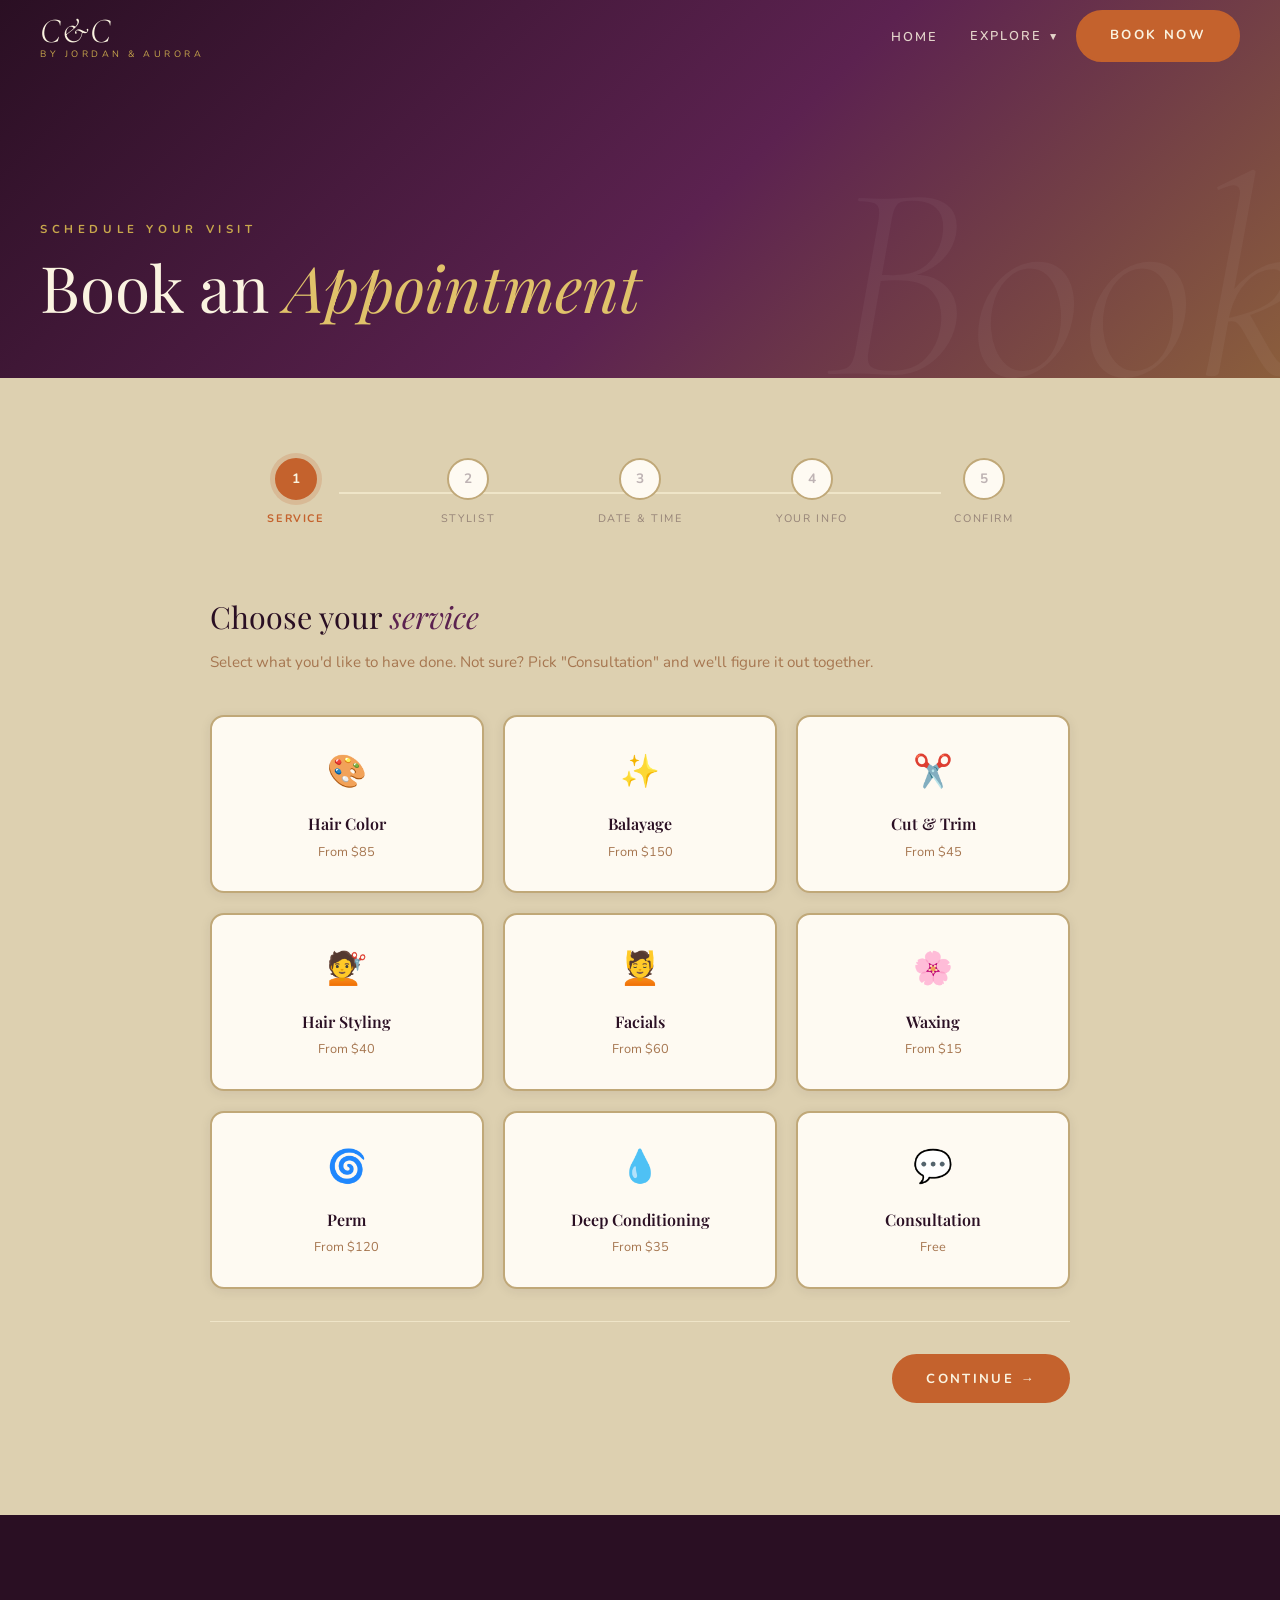
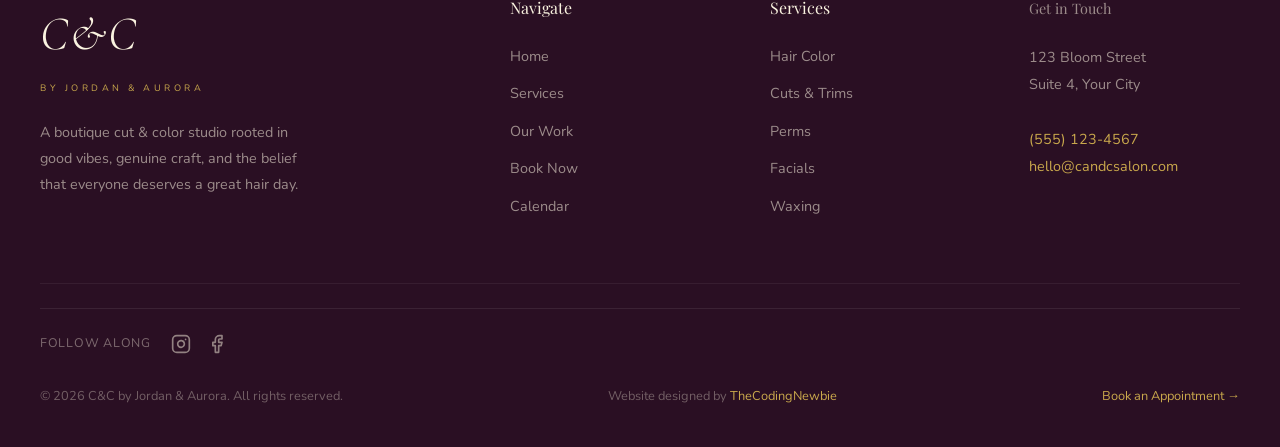
==== booking.html @ 877e7b90 "Full Repo pushed to github" ====
<!DOCTYPE html>
<html lang="en">
<head>
  <meta charset="UTF-8" />
  <meta name="viewport" content="width=device-width, initial-scale=1.0" />
  <title>Book an Appointment | C&C by Jordan & Aurora</title>
  <meta name="description" content="Book an appointment with Jordan or Aurora at C&C. Choose your service, pick your stylist, and select a date and time in minutes.">
  <meta name="robots" content="index, follow">
  <meta property="og:title" content="Book an Appointment | C&C by Jordan & Aurora">
  <meta property="og:description" content="Online booking for cuts, color, perms, facials, and more. Pick your stylist and lock in your time.">
  <meta property="og:type" content="website">
  <link rel="canonical" href="https://winkiwu630.github.io/mock-salon/booking.html">
  <link rel="stylesheet" href="styles.css" />
</head>
<body>

  <!-- ===== NAVIGATION ===== -->
  <nav class="nav scrolled" id="mainNav">
    <a href="index.html" class="nav-logo">
      <span class="logo-cc">C&C</span>
      <span class="logo-sub">by Jordan &amp; Aurora</span>
    </a>
    <ul class="nav-links">
      <li><a href="index.html">Home</a></li>
      <li class="nav-dropdown" id="navDropdown">
        <button class="dropdown-trigger" id="dropdownTrigger">
          Explore <span class="chevron">&#9660;</span>
        </button>
        <div class="dropdown-panel">
          <a href="services.html">Services</a>
          <a href="gallery.html">Our Work</a>
          <a href="booking.html">Book Appointment</a>
          <a href="calendar.html">View Calendar</a>
        </div>
      </li>
    </ul>
    <a href="booking.html" class="btn btn-primary nav-book">Book Now</a>
    <button class="nav-hamburger" id="hamburger" aria-label="Open menu">
      <span></span><span></span><span></span>
    </button>
  </nav>
  <div class="nav-mobile" id="mobileNav">
    <a href="index.html">Home</a>
    <a href="services.html">Services</a>
    <a href="gallery.html">Our Work</a>
    <a href="booking.html">Book Appointment</a>
    <a href="calendar.html">Calendar</a>
  </div>

  <!-- ===== PAGE HERO ===== -->
  <div class="page-hero" data-title="Book">
    <div>
      <span class="page-hero-label">Schedule Your Visit</span>
      <h1 class="page-hero-title">Book an <em>Appointment</em></h1>
    </div>
  </div>

  <!-- ===== BOOKING SECTION ===== -->
  <section class="booking-section">
    <div class="container">
      <div class="booking-wrap">

        <!-- Step progress bar -->
        <div class="step-bar">
          <div class="step-item" data-step="0">
            <div class="step-num">1</div>
            <span class="step-lbl">Service</span>
          </div>
          <div class="step-item" data-step="1">
            <div class="step-num">2</div>
            <span class="step-lbl">Stylist</span>
          </div>
          <div class="step-item" data-step="2">
            <div class="step-num">3</div>
            <span class="step-lbl">Date &amp; Time</span>
          </div>
          <div class="step-item" data-step="3">
            <div class="step-num">4</div>
            <span class="step-lbl">Your Info</span>
          </div>
          <div class="step-item" data-step="4">
            <div class="step-num">5</div>
            <span class="step-lbl">Confirm</span>
          </div>
        </div>

        <!-- ── STEP 1: Service ── -->
        <div class="booking-step active" id="step-service">
          <h2 class="step-heading">Choose your <em>service</em></h2>
          <p class="step-subheading">Select what you'd like to have done. Not sure? Pick "Consultation" and we'll figure it out together.</p>

          <div class="service-pick-grid">
            <div class="service-pick-card" data-service="Hair Color">
              <div class="check">✓</div>
              <div class="spc-icon">🎨</div>
              <div class="spc-name">Hair Color</div>
              <div class="spc-price">From $85</div>
            </div>
            <div class="service-pick-card" data-service="Balayage">
              <div class="check">✓</div>
              <div class="spc-icon">✨</div>
              <div class="spc-name">Balayage</div>
              <div class="spc-price">From $150</div>
            </div>
            <div class="service-pick-card" data-service="Cut &amp; Trim">
              <div class="check">✓</div>
              <div class="spc-icon">✂️</div>
              <div class="spc-name">Cut &amp; Trim</div>
              <div class="spc-price">From $45</div>
            </div>
            <div class="service-pick-card" data-service="Hair Styling">
              <div class="check">✓</div>
              <div class="spc-icon">💇</div>
              <div class="spc-name">Hair Styling</div>
              <div class="spc-price">From $40</div>
            </div>
            <div class="service-pick-card" data-service="Facials">
              <div class="check">✓</div>
              <div class="spc-icon">💆</div>
              <div class="spc-name">Facials</div>
              <div class="spc-price">From $60</div>
            </div>
            <div class="service-pick-card" data-service="Waxing">
              <div class="check">✓</div>
              <div class="spc-icon">🌸</div>
              <div class="spc-name">Waxing</div>
              <div class="spc-price">From $15</div>
            </div>
            <div class="service-pick-card" data-service="Perm">
              <div class="check">✓</div>
              <div class="spc-icon">🌀</div>
              <div class="spc-name">Perm</div>
              <div class="spc-price">From $120</div>
            </div>
            <div class="service-pick-card" data-service="Deep Conditioning">
              <div class="check">✓</div>
              <div class="spc-icon">💧</div>
              <div class="spc-name">Deep Conditioning</div>
              <div class="spc-price">From $35</div>
            </div>
            <div class="service-pick-card" data-service="Consultation">
              <div class="check">✓</div>
              <div class="spc-icon">💬</div>
              <div class="spc-name">Consultation</div>
              <div class="spc-price">Free</div>
            </div>
          </div>
        </div>

        <!-- ── STEP 2: Stylist ── -->
        <div class="booking-step" id="step-stylist">
          <h2 class="step-heading">Choose your <em>stylist</em></h2>
          <p class="step-subheading">Both Aurora and Jordan are talented. Pick based on specialty or just your gut feeling.</p>

          <div class="stylist-grid">
            <div class="stylist-card" data-stylist="Aurora">
              <div class="check">✓</div>
              <div class="stylist-card-photo" style="padding:0;">
                <img src="images/Aurora-solo.jpg" alt="Aurora" style="width:100%;height:100%;object-fit:cover;">
              </div>
              <div class="stylist-card-info">
                <div class="stylist-card-name">Aurora</div>
                <div class="stylist-card-spec">Master Colorist · Color, Balayage, Keratin</div>
              </div>
            </div>
            <div class="stylist-card" data-stylist="Jordan">
              <div class="check">✓</div>
              <div class="stylist-card-photo" style="padding:0;">
                <div style="width:100%;height:100%;background:linear-gradient(160deg,var(--sage) 0%,var(--brown) 100%);"></div>
              </div>
              <div class="stylist-card-info">
                <div class="stylist-card-name">Jordan</div>
                <div class="stylist-card-spec">Cut Specialist · Cuts, Perms, Curly Hair</div>
              </div>
            </div>
          </div>
        </div>

        <!-- ── STEP 3: Date & Time ── -->
        <div class="booking-step" id="step-datetime">
          <h2 class="step-heading">Pick a <em>date &amp; time</em></h2>
          <p class="step-subheading">Crossed-out dates are fully booked. Select an open date, then choose your time slot.</p>

          <div class="booking-calendar-wrap">
            <div class="cal-mini">
              <div class="cal-nav">
                <button class="cal-nav-btn" id="calPrev">&#8249;</button>
                <span class="cal-month" id="calMonthLabel"></span>
                <button class="cal-nav-btn" id="calNext">&#8250;</button>
              </div>
              <div class="cal-grid" id="calGrid"></div>
              <div class="cal-legend">
                <div class="cal-legend-item">
                  <div class="legend-dot" style="background:var(--terracotta)"></div>
                  <span>Selected</span>
                </div>
                <div class="cal-legend-item">
                  <div class="legend-dot" style="background:var(--cream-dark);border:1px solid #ccc;"></div>
                  <span>Unavailable</span>
                </div>
                <div class="cal-legend-item">
                  <div class="legend-dot" style="background:var(--cream);border:2px solid var(--gold)"></div>
                  <span>Today</span>
                </div>
              </div>
            </div>

            <div id="timeSlots" class="time-slots">
              <p style="color:var(--brown-lt);font-size:0.9rem;padding-top:0.5rem;">Select a date to see available times.</p>
            </div>
          </div>
        </div>

        <!-- ── STEP 4: Your Info ── -->
        <div class="booking-step" id="step-details">
          <h2 class="step-heading">Your <em>details</em></h2>
          <p class="step-subheading">Almost there. We just need your contact info so we can send a confirmation.</p>

          <div class="booking-form">
            <div class="form-group">
              <label class="form-label" for="fName">Full Name *</label>
              <input type="text" id="fName" class="form-input" placeholder="Your name" autocomplete="name" />
            </div>
            <div class="form-group">
              <label class="form-label" for="fPhone">Phone Number</label>
              <input type="tel" id="fPhone" class="form-input" placeholder="(555) 000-0000" autocomplete="tel" />
            </div>
            <div class="form-group full">
              <label class="form-label" for="fEmail">Email Address *</label>
              <input type="email" id="fEmail" class="form-input" placeholder="you@example.com" autocomplete="email" />
            </div>
            <div class="form-group full">
              <label class="form-label" for="fNotes">Notes or Special Requests</label>
              <textarea id="fNotes" class="form-textarea" placeholder="Anything we should know? Hair history, inspo photos, allergies..."></textarea>
            </div>
          </div>
        </div>

        <!-- ── STEP 5: Confirm ── -->
        <div class="booking-step" id="step-confirm">
          <h2 class="step-heading">Review your <em>booking</em></h2>
          <p class="step-subheading">Everything look good? Hit confirm and we'll reach out to lock it in.</p>

          <div class="booking-summary">
            <p class="summary-title">Appointment Summary</p>
            <div class="summary-row"><span class="summary-key">Service</span><span class="summary-val" id="sumService">-</span></div>
            <div class="summary-row"><span class="summary-key">Stylist</span><span class="summary-val" id="sumStylist">-</span></div>
            <div class="summary-row"><span class="summary-key">Date</span><span class="summary-val" id="sumDate">-</span></div>
            <div class="summary-row"><span class="summary-key">Time</span><span class="summary-val" id="sumTime">-</span></div>
            <div class="summary-row"><span class="summary-key">Name</span><span class="summary-val" id="sumName">-</span></div>
            <div class="summary-row"><span class="summary-key">Email</span><span class="summary-val" id="sumEmail">-</span></div>
          </div>

          <p style="color:var(--brown-lt);font-size:0.88rem;line-height:1.7;">
            By confirming, you agree to our 24-hour cancellation policy. We'll send a confirmation email shortly after you submit.
          </p>
        </div>

        <!-- ── Done screen ── -->
        <div class="booking-step" id="step-done">
          <div class="confirmation-wrap">
            <div class="confirmation-icon">✓</div>
            <h2>You're all set!</h2>
            <p>Your appointment request has been sent. Jordan and Aurora will confirm within 24 hours. Check your inbox for a confirmation email.</p>
            <div style="display:flex;gap:1rem;justify-content:center;flex-wrap:wrap;">
              <a href="index.html" class="btn btn-plum">Back to Home</a>
              <a href="services.html" class="btn btn-primary">Explore Services</a>
            </div>
          </div>
        </div>

        <!-- Shared step navigation — lives outside steps so it's always visible -->
        <div class="step-nav" id="stepNav">
          <button class="btn btn-plum" id="prevBtn">← Back</button>
          <button class="btn btn-primary" id="nextBtn">Continue →</button>
        </div>

      </div><!-- /booking-wrap -->
    </div>
  </section>

  <!-- ===== FOOTER ===== -->
  <footer class="footer">
    <div class="footer-grid">
      <div class="footer-logo">
        <span class="logo-cc">C&amp;C</span>
        <span class="logo-sub">by Jordan &amp; Aurora</span>
        <p class="footer-desc">A boutique cut &amp; color studio rooted in good vibes, genuine craft, and the belief that everyone deserves a great hair day.</p>
      </div>
      <div>
        <p class="footer-heading">Navigate</p>
        <ul class="footer-links">
          <li><a href="index.html">Home</a></li>
          <li><a href="services.html">Services</a></li>
          <li><a href="gallery.html">Our Work</a></li>
          <li><a href="booking.html">Book Now</a></li>
          <li><a href="calendar.html">Calendar</a></li>
        </ul>
      </div>
      <div>
        <p class="footer-heading">Services</p>
        <ul class="footer-links">
          <li><a href="services.html">Hair Color</a></li>
          <li><a href="services.html">Cuts &amp; Trims</a></li>
          <li><a href="services.html">Perms</a></li>
          <li><a href="services.html">Facials</a></li>
          <li><a href="services.html">Waxing</a></li>
        </ul>
      </div>
      <div class="footer-contact">
        <p class="footer-heading">Get in Touch</p>
        <p>
          123 Bloom Street<br>
          Suite 4, Your City<br><br>
          <a href="tel:5551234567">(555) 123-4567</a><br>
          <a href="mailto:hello@candcsalon.com">hello@candcsalon.com</a>
        </p>
      </div>
    </div>
    <div class="footer-social">
      <span class="footer-social-label">Follow Along</span>
      <a href="https://www.instagram.com/candcbyjordanaurora/" target="_blank" rel="noopener noreferrer" aria-label="C&amp;C on Instagram">
        <svg xmlns="http://www.w3.org/2000/svg" width="20" height="20" viewBox="0 0 24 24" fill="none" stroke="currentColor" stroke-width="2" stroke-linecap="round" stroke-linejoin="round" aria-hidden="true"><rect x="2" y="2" width="20" height="20" rx="5" ry="5"/><path d="M16 11.37A4 4 0 1 1 12.63 8 4 4 0 0 1 16 11.37z"/><line x1="17.5" y1="6.5" x2="17.51" y2="6.5"/></svg>
      </a>
      <a href="https://www.facebook.com/candcbyjordanaurora" target="_blank" rel="noopener noreferrer" aria-label="C&amp;C on Facebook">
        <svg xmlns="http://www.w3.org/2000/svg" width="20" height="20" viewBox="0 0 24 24" fill="none" stroke="currentColor" stroke-width="2" stroke-linecap="round" stroke-linejoin="round" aria-hidden="true"><path d="M18 2h-3a5 5 0 0 0-5 5v3H7v4h3v8h4v-8h3l1-4h-4V7a1 1 0 0 1 1-1h3z"/></svg>
      </a>
    </div>
    <div class="footer-bottom">
      <span>&copy; 2026 C&amp;C by Jordan &amp; Aurora. All rights reserved.</span>
      <span>Website designed by <a href="https://thecodingnewbie.com/index.html" target="_blank" rel="noopener">TheCodingNewbie</a></span>
      <a href="booking.html">Book an Appointment &rarr;</a>
    </div>
  </footer>

  <script src="js/nav.js"></script>
  <script src="js/booking.js"></script>
</body>
</html>
---- styles.css ----
@import url('https://fonts.googleapis.com/css2?family=Cormorant+Garamond:ital,wght@0,300;0,400;0,600;1,300;1,400;1,600&family=Playfair+Display:ital,wght@0,400;0,600;0,700;1,400&family=Nunito:wght@300;400;500;600;700&display=swap');

/* ===== CUSTOM PROPERTIES ===== */
:root {
  --cream:          #FAF3E0;
  --cream-dark:     #EFE5C8;
  --cream-mid:      #F5EBD0;
  --terracotta:     #C4622D;
  --terracotta-lt:  #D4744A;
  --sage:           #7A9B76;
  --sage-dark:      #5C7A59;
  --brown:          #8B5E3C;
  --brown-lt:       #A67650;
  --plum:           #5C2250;
  --plum-dark:      #2A0F23;
  --gold:           #C9A84C;
  --gold-lt:        #E0C26A;

  --font-display:   'Cormorant Garamond', serif;
  --font-heading:   'Playfair Display', serif;
  --font-body:      'Nunito', sans-serif;

  --nav-h:          72px;
  --ease:           all 0.35s cubic-bezier(0.4, 0, 0.2, 1);
  --ease-slow:      all 0.6s cubic-bezier(0.4, 0, 0.2, 1);
  --shadow-sm:      0 2px 12px rgba(42,15,35,0.12);
  --shadow:         0 6px 24px rgba(42,15,35,0.18);
  --shadow-lg:      0 12px 40px rgba(42,15,35,0.25);
  --radius:         14px;
  --radius-sm:      8px;
}

/* ===== RESET & BASE ===== */
*, *::before, *::after { margin: 0; padding: 0; box-sizing: border-box; }
html { scroll-behavior: smooth; font-size: 16px; }

body {
  font-family: var(--font-body);
  background: var(--cream);
  color: var(--plum-dark);
  line-height: 1.65;
  overflow-x: hidden;
}

img { display: block; max-width: 100%; }
a { color: inherit; }
button { font-family: var(--font-body); cursor: pointer; }

/* ===== UTILITY ===== */
.container { max-width: 1200px; margin: 0 auto; padding: 0 2rem; }
.text-center { text-align: center; }
.section-label {
  font-size: 0.72rem;
  font-weight: 700;
  letter-spacing: 0.45em;
  text-transform: uppercase;
  color: var(--terracotta);
  display: block;
  margin-bottom: 0.9rem;
}
.section-title {
  font-family: var(--font-heading);
  font-size: clamp(2rem, 3.5vw, 3rem);
  font-weight: 400;
  color: var(--plum-dark);
  line-height: 1.2;
  margin-bottom: 1.2rem;
}
.section-title em { font-style: italic; color: var(--plum); }
.section-sub {
  color: var(--brown);
  font-size: 1.05rem;
  max-width: 560px;
  line-height: 1.8;
}

/* ===== BUTTONS ===== */
.btn {
  display: inline-flex;
  align-items: center;
  gap: 0.5rem;
  text-decoration: none;
  font-family: var(--font-body);
  font-weight: 700;
  font-size: 0.82rem;
  letter-spacing: 0.18em;
  text-transform: uppercase;
  padding: 0.85rem 2rem;
  border-radius: 50px;
  border: 2px solid transparent;
  transition: var(--ease);
  cursor: pointer;
}
.btn-primary {
  background: var(--terracotta);
  color: var(--cream);
  border-color: var(--terracotta);
}
.btn-primary:hover {
  background: transparent;
  color: var(--terracotta);
  transform: translateY(-3px);
  box-shadow: 0 8px 24px rgba(196,98,45,0.4);
}
.btn-ghost {
  background: transparent;
  color: var(--cream);
  border-color: rgba(250,243,224,0.5);
}
.btn-ghost:hover {
  border-color: var(--gold);
  color: var(--gold);
  transform: translateY(-3px);
}
.btn-plum {
  background: var(--plum-dark);
  color: var(--cream);
  border-color: var(--plum-dark);
}
.btn-plum:hover {
  background: var(--plum);
  transform: translateY(-2px);
  box-shadow: var(--shadow);
}
.btn-gold {
  background: var(--gold);
  color: var(--plum-dark);
  border-color: var(--gold);
}
.btn-gold:hover {
  background: var(--gold-lt);
  transform: translateY(-2px);
  box-shadow: 0 8px 24px rgba(201,168,76,0.4);
}
.btn-light {
  background: var(--cream);
  color: var(--terracotta);
  border-color: var(--cream);
}
.btn-light:hover {
  background: transparent;
  color: var(--cream);
  border-color: var(--cream);
  transform: translateY(-3px);
}

/* ===== NAVIGATION ===== */
.nav {
  position: fixed;
  inset: 0 0 auto 0;
  z-index: 900;
  height: var(--nav-h);
  display: flex;
  align-items: center;
  padding: 0 2.5rem;
  transition: background 0.4s ease, box-shadow 0.4s ease, backdrop-filter 0.4s ease;
}
.nav.scrolled {
  background: var(--plum-dark);
  box-shadow: 0 2px 24px rgba(0,0,0,0.35);
  backdrop-filter: blur(10px);
}

/* Logo */
.nav-logo {
  text-decoration: none;
  display: flex;
  flex-direction: column;
  line-height: 1;
  margin-right: auto;
}
.logo-cc {
  font-family: var(--font-display);
  font-size: 2.2rem;
  font-weight: 300;
  font-style: italic;
  color: var(--cream);
  letter-spacing: 0.04em;
}
.logo-sub {
  font-family: var(--font-body);
  font-size: 0.58rem;
  font-weight: 400;
  letter-spacing: 0.38em;
  text-transform: uppercase;
  color: var(--gold);
  margin-top: 0.1rem;
}

/* Nav links */
.nav-links {
  display: flex;
  align-items: center;
  gap: 2rem;
  list-style: none;
}
.nav-links a {
  text-decoration: none;
  font-size: 0.8rem;
  font-weight: 600;
  letter-spacing: 0.15em;
  text-transform: uppercase;
  color: rgba(250,243,224,0.85);
  transition: color 0.25s;
}
.nav-links a:hover { color: var(--gold); }

/* Dropdown */
.nav-dropdown { position: relative; }
.dropdown-trigger {
  background: none;
  border: none;
  display: flex;
  align-items: center;
  gap: 0.4rem;
  font-size: 0.8rem;
  font-weight: 600;
  letter-spacing: 0.15em;
  text-transform: uppercase;
  color: rgba(250,243,224,0.85);
  cursor: pointer;
  padding: 0.4rem 0;
  transition: color 0.25s;
}
.dropdown-trigger:hover { color: var(--gold); }
.dropdown-trigger .chevron {
  font-size: 0.65rem;
  transition: transform 0.3s ease;
}
.nav-dropdown.open .chevron { transform: rotate(180deg); }

.dropdown-panel {
  position: absolute;
  top: calc(100% + 1rem);
  right: 0;
  background: var(--plum-dark);
  border: 1px solid rgba(201,168,76,0.25);
  border-radius: var(--radius-sm);
  min-width: 200px;
  overflow: hidden;
  opacity: 0;
  visibility: hidden;
  transform: translateY(-8px);
  transition: all 0.28s cubic-bezier(0.4,0,0.2,1);
  box-shadow: var(--shadow-lg);
}
.nav-dropdown.open .dropdown-panel {
  opacity: 1;
  visibility: visible;
  transform: translateY(0);
}
.dropdown-panel a {
  display: block;
  padding: 0.9rem 1.5rem;
  font-size: 0.8rem;
  font-weight: 500;
  letter-spacing: 0.12em;
  text-transform: uppercase;
  color: rgba(250,243,224,0.8);
  text-decoration: none;
  border-bottom: 1px solid rgba(255,255,255,0.05);
  transition: var(--ease);
}
.dropdown-panel a:last-child { border-bottom: none; }
.dropdown-panel a:hover {
  background: rgba(255,255,255,0.06);
  color: var(--gold);
  padding-left: 2rem;
}

/* Book Now button in nav */
.nav-book { margin-left: 1rem; }

/* Mobile hamburger */
.nav-hamburger {
  display: none;
  flex-direction: column;
  gap: 5px;
  background: none;
  border: none;
  padding: 4px;
  cursor: pointer;
}
.nav-hamburger span {
  display: block;
  width: 24px;
  height: 2px;
  background: var(--cream);
  border-radius: 2px;
  transition: var(--ease);
}

/* Mobile nav overlay */
.nav-mobile {
  display: none;
  position: fixed;
  inset: var(--nav-h) 0 0 0;
  background: var(--plum-dark);
  z-index: 899;
  flex-direction: column;
  align-items: center;
  justify-content: center;
  gap: 2rem;
  opacity: 0;
  pointer-events: none;
  transition: opacity 0.35s ease;
}
.nav-mobile.open {
  opacity: 1;
  pointer-events: all;
}
.nav-mobile a {
  font-family: var(--font-heading);
  font-size: 2rem;
  font-weight: 400;
  font-style: italic;
  color: var(--cream);
  text-decoration: none;
  transition: color 0.25s;
}
.nav-mobile a:hover { color: var(--gold); }

/* ===== PAGE HERO (inner pages) ===== */
.page-hero {
  height: 42vh;
  min-height: 300px;
  display: flex;
  align-items: flex-end;
  justify-content: flex-start;
  padding: 0 2.5rem 3.5rem;
  background: linear-gradient(135deg, var(--plum-dark) 0%, var(--plum) 55%, var(--brown) 100%);
  position: relative;
  overflow: hidden;
}
.page-hero::before {
  content: attr(data-title);
  position: absolute;
  font-family: var(--font-display);
  font-size: 22vw;
  font-style: italic;
  font-weight: 300;
  color: rgba(255,255,255,0.04);
  right: -2rem;
  bottom: -3rem;
  line-height: 1;
  pointer-events: none;
  white-space: nowrap;
}
.page-hero-label {
  font-size: 0.72rem;
  font-weight: 700;
  letter-spacing: 0.4em;
  text-transform: uppercase;
  color: var(--gold);
  display: block;
  margin-bottom: 0.8rem;
}
.page-hero-title {
  font-family: var(--font-heading);
  font-size: clamp(2.5rem, 5vw, 4rem);
  font-weight: 400;
  color: var(--cream);
  line-height: 1.1;
}
.page-hero-title em {
  font-style: italic;
  color: var(--gold-lt);
}

/* ===== HERO (home) ===== */
.hero {
  position: relative;
  height: 100vh;
  min-height: 640px;
  display: flex;
  align-items: center;
  justify-content: center;
  overflow: hidden;
}
.hero-bg {
  position: absolute;
  inset: 0;
  /* Swap this for: background-image: url('images/hero.jpg'); background-size: cover; background-position: center; */
  background: linear-gradient(160deg, var(--plum-dark) 0%, var(--plum) 45%, var(--brown) 85%, var(--terracotta) 100%);
}
.hero-overlay {
  position: absolute;
  inset: 0;
  background: linear-gradient(to bottom, rgba(42,15,35,0.35) 0%, rgba(42,15,35,0.15) 40%, rgba(42,15,35,0.65) 100%);
}
.hero-content {
  position: relative;
  z-index: 1;
  text-align: center;
  color: var(--cream);
  padding: 0 1.5rem;
  max-width: 900px;
}
.hero-eyebrow {
  font-size: 0.72rem;
  font-weight: 600;
  letter-spacing: 0.5em;
  text-transform: uppercase;
  color: var(--gold);
  opacity: 0;
  animation: fadeUp 0.9s 0.2s forwards;
}
.hero-title {
  font-family: var(--font-display);
  font-size: clamp(6rem, 16vw, 14rem);
  font-weight: 300;
  font-style: italic;
  line-height: 0.88;
  letter-spacing: -0.02em;
  margin: 0.5rem 0;
  opacity: 0;
  animation: fadeUp 0.9s 0.4s forwards;
}
.hero-byline {
  font-size: clamp(0.72rem, 1.5vw, 0.9rem);
  font-weight: 300;
  letter-spacing: 0.4em;
  text-transform: uppercase;
  color: var(--gold-lt);
  margin-bottom: 0.5rem;
  opacity: 0;
  animation: fadeUp 0.9s 0.6s forwards;
}
.hero-divider {
  width: 60px;
  height: 1px;
  background: var(--gold);
  margin: 1.5rem auto;
  opacity: 0;
  animation: fadeUp 0.9s 0.7s forwards;
}
.hero-tagline {
  font-family: var(--font-heading);
  font-size: clamp(1rem, 2vw, 1.35rem);
  font-weight: 400;
  font-style: italic;
  color: rgba(250,243,224,0.82);
  margin-bottom: 2.8rem;
  opacity: 0;
  animation: fadeUp 0.9s 0.85s forwards;
}
.hero-cta {
  display: flex;
  gap: 1rem;
  justify-content: center;
  flex-wrap: wrap;
  opacity: 0;
  animation: fadeUp 0.9s 1s forwards;
}
.scroll-cue {
  position: absolute;
  bottom: 2.5rem;
  left: 50%;
  transform: translateX(-50%);
  display: flex;
  flex-direction: column;
  align-items: center;
  gap: 0.6rem;
  opacity: 0;
  animation: fadeIn 1s 1.6s forwards;
}
.scroll-cue span {
  font-size: 0.65rem;
  letter-spacing: 0.35em;
  text-transform: uppercase;
  color: rgba(250,243,224,0.55);
}
.scroll-cue .line {
  width: 1px;
  height: 50px;
  background: linear-gradient(to bottom, rgba(250,243,224,0.5), transparent);
  animation: lineGrow 1.5s 2s ease-in-out infinite;
}

/* ===== ABOUT SECTION ===== */
.about { padding: 7rem 2rem; }
.about-grid {
  display: grid;
  grid-template-columns: 1fr 1.1fr;
  gap: 6rem;
  align-items: center;
}
.about-media { position: relative; }
.about-img-main {
  width: 100%;
  aspect-ratio: 3/4;
  object-fit: cover;
  border-radius: var(--radius);
  /* background: gradient placeholder below -- remove when you add real image */
  background: linear-gradient(160deg, var(--plum) 0%, var(--brown) 60%, var(--terracotta) 100%);
  display: flex;
  align-items: flex-end;
  padding: 2rem;
}
.about-img-accent {
  position: absolute;
  bottom: -1.8rem;
  right: -1.8rem;
  width: 55%;
  aspect-ratio: 1;
  border-radius: var(--radius);
  background: linear-gradient(135deg, var(--terracotta) 0%, var(--gold) 100%);
  z-index: -1;
}
.about-text p {
  color: var(--brown-lt);
  font-size: 1.05rem;
  line-height: 1.85;
  margin-bottom: 1.5rem;
}
.about-divider {
  width: 50px;
  height: 3px;
  background: linear-gradient(to right, var(--terracotta), var(--gold));
  border-radius: 2px;
  margin: 2rem 0;
}
.about-stats {
  display: flex;
  gap: 2.5rem;
}
.stat-num {
  font-family: var(--font-display);
  font-size: 2.8rem;
  font-style: italic;
  font-weight: 300;
  color: var(--plum);
  line-height: 1;
  display: block;
}
.stat-lbl {
  font-size: 0.7rem;
  letter-spacing: 0.25em;
  text-transform: uppercase;
  color: var(--brown);
  margin-top: 0.25rem;
  display: block;
}

/* ===== TEAM SECTION ===== */
.team {
  background: var(--plum-dark);
  padding: 7rem 2rem;
  position: relative;
  overflow: hidden;
}
.team::before {
  content: 'C&C';
  position: absolute;
  font-family: var(--font-display);
  font-size: clamp(18rem, 40vw, 30rem);
  font-style: italic;
  font-weight: 300;
  color: rgba(255,255,255,0.025);
  right: -3rem;
  top: -2rem;
  pointer-events: none;
  user-select: none;
  line-height: 1;
}
.team .section-label { color: var(--gold); }
.team .section-title { color: var(--cream); }
.team .section-sub { color: rgba(250,243,224,0.65); max-width: none; }
.team-header {
  display: flex;
  align-items: flex-end;
  justify-content: space-between;
  margin-bottom: 4rem;
  flex-wrap: wrap;
  gap: 2rem;
}
.team-grid {
  display: grid;
  grid-template-columns: 1fr 1fr;
  gap: 2.5rem;
}
.team-card {
  background: rgba(255,255,255,0.04);
  border: 1px solid rgba(201,168,76,0.18);
  border-radius: var(--radius);
  overflow: hidden;
  transition: var(--ease);
}
.team-card:hover {
  transform: translateY(-10px);
  border-color: rgba(201,168,76,0.5);
  box-shadow: 0 24px 60px rgba(0,0,0,0.35);
}
.team-photo {
  width: 100%;
  aspect-ratio: 3/4;
  object-fit: cover;
  /* Placeholder -- remove display/align/justify/bg when using real images */
  display: flex;
  align-items: flex-end;
  background: linear-gradient(160deg, var(--plum) 0%, var(--brown) 100%);
  padding: 1.5rem;
}
.team-card:last-child .team-photo {
  background: linear-gradient(160deg, var(--brown) 0%, var(--sage-dark) 100%);
}
.team-photo-initial {
  font-family: var(--font-display);
  font-size: 5rem;
  font-style: italic;
  font-weight: 300;
  color: rgba(250,243,224,0.2);
  line-height: 1;
}
.team-info { padding: 2rem 2rem 2.5rem; }
.team-name {
  font-family: var(--font-heading);
  font-size: 2rem;
  font-weight: 400;
  color: var(--cream);
  line-height: 1;
  margin-bottom: 0.3rem;
}
.team-role {
  font-size: 0.7rem;
  letter-spacing: 0.35em;
  text-transform: uppercase;
  color: var(--gold);
  margin-bottom: 1.2rem;
}
.team-bio {
  color: rgba(250,243,224,0.68);
  font-size: 0.95rem;
  line-height: 1.75;
  margin-bottom: 1.5rem;
}
.team-tags {
  display: flex;
  flex-wrap: wrap;
  gap: 0.5rem;
}
.tag {
  padding: 0.3rem 0.85rem;
  border-radius: 50px;
  font-size: 0.72rem;
  font-weight: 600;
  letter-spacing: 0.08em;
  border: 1px solid rgba(201,168,76,0.3);
  color: var(--gold-lt);
  background: rgba(201,168,76,0.1);
}

/* ===== GALLERY STRIP ===== */
.gallery-strip {
  overflow: hidden;
  padding: 1.5rem 0;
  background: var(--cream-dark);
}
.gallery-track {
  display: flex;
  gap: 1.2rem;
  width: max-content;
  animation: galleryScroll 100s linear infinite;
  will-change: transform;
}
.gallery-item {
  display: block;
  width: 280px;
  height: 340px;
  border-radius: var(--radius);
  flex-shrink: 0;
  overflow: hidden;
  /* Placeholders -- replace with <img> tags */
  background: linear-gradient(135deg, var(--plum) 0%, var(--terracotta) 100%);
}
.gallery-item:nth-child(2n) { background: linear-gradient(135deg, var(--brown) 0%, var(--sage) 100%); }
.gallery-item:nth-child(3n) { background: linear-gradient(135deg, var(--terracotta) 0%, var(--gold) 100%); }
.gallery-item:nth-child(4n) { background: linear-gradient(135deg, var(--plum-dark) 0%, var(--plum) 100%); }
.gallery-item:nth-child(5n) { background: linear-gradient(135deg, var(--sage-dark) 0%, var(--brown) 100%); }

/* ===== CTA BAND ===== */
.cta-band {
  background: var(--terracotta);
  padding: 5.5rem 2rem;
  text-align: center;
}
.cta-band .section-label { color: rgba(250,243,224,0.7); }
.cta-band .section-title { color: var(--cream); }
.cta-band p { color: rgba(250,243,224,0.85); font-size: 1.05rem; max-width: 520px; margin: 0 auto 2.5rem; line-height: 1.8; }

/* ===== FOOTER ===== */
.footer {
  background: var(--plum-dark);
  padding: 5rem 2rem 2.5rem;
}
.footer-grid {
  display: grid;
  grid-template-columns: 2fr 1fr 1fr 1fr;
  gap: 3rem;
  max-width: 1200px;
  margin: 0 auto;
  padding-bottom: 4rem;
  border-bottom: 1px solid rgba(255,255,255,0.06);
}
.footer-logo .logo-cc { display: block; font-size: 3rem; margin-bottom: 0.4rem; }
.footer-logo .logo-sub { display: block; margin-bottom: 1.5rem; }
.footer-desc { color: rgba(250,243,224,0.55); font-size: 0.9rem; line-height: 1.8; max-width: 260px; }
.footer-heading { font-family: var(--font-heading); font-size: 1rem; color: var(--cream); margin-bottom: 1.3rem; }
.footer-links { list-style: none; display: flex; flex-direction: column; gap: 0.7rem; }
.footer-links li a {
  color: rgba(250,243,224,0.55);
  text-decoration: none;
  font-size: 0.9rem;
  transition: color 0.25s;
}
.footer-links li a:hover { color: var(--gold); }
.footer-contact p { color: rgba(250,243,224,0.55); font-size: 0.9rem; line-height: 1.9; }
.footer-contact a { color: var(--gold); text-decoration: none; }
.footer-bottom {
  max-width: 1200px;
  margin: 2rem auto 0;
  display: flex;
  align-items: center;
  justify-content: space-between;
  color: rgba(250,243,224,0.35);
  font-size: 0.8rem;
  flex-wrap: wrap;
  gap: 1rem;
}
.footer-bottom a { color: var(--gold); text-decoration: none; }

.footer-social {
  max-width: 1200px;
  margin: 1.5rem auto 0;
  padding-top: 1.5rem;
  border-top: 1px solid rgba(255,255,255,0.08);
  display: flex;
  align-items: center;
  gap: 1rem;
}
.footer-social-label {
  font-size: 0.78rem;
  color: rgba(250,243,224,0.4);
  letter-spacing: 0.06em;
  text-transform: uppercase;
  margin-right: 0.25rem;
}
.footer-social a {
  color: rgba(250,243,224,0.5);
  display: flex;
  align-items: center;
  transition: color 0.2s;
}
.footer-social a:hover { color: var(--gold); }

/* ===== SUBCARD LAYOUTS (flip card back) ===== */
.flip-card-back.has-subcards {
  padding: 1.4rem 1.2rem 1.2rem;
  justify-content: flex-start;
}
.flip-card-back.has-subcards h3 {
  font-size: 1.3rem;
  margin-bottom: 0.3rem;
}
.flip-card-back.has-subcards .flip-sub-label {
  font-size: 0.68rem;
  letter-spacing: 0.2em;
  text-transform: uppercase;
  color: var(--gold);
  margin-bottom: 1rem;
  display: block;
}

/* 2-item side-by-side grid */
.subcard-grid {
  display: grid;
  grid-template-columns: 1fr 1fr;
  gap: 0.6rem;
  flex: 1;
}
.subcard-cell {
  position: relative;
  border-radius: 8px;
  overflow: hidden;
  aspect-ratio: 2/3;
}
.subcard-cell img {
  width: 100%;
  height: 100%;
  object-fit: cover;
  display: block;
}
.subcard-cell-info {
  position: absolute;
  bottom: 0;
  left: 0;
  right: 0;
  background: linear-gradient(to top, rgba(42,15,35,0.92) 0%, transparent 100%);
  padding: 1.5rem 0.6rem 0.6rem;
}
.subcard-cell-name {
  display: block;
  font-size: 0.78rem;
  font-weight: 700;
  color: var(--cream);
}
.subcard-cell-price {
  display: block;
  font-size: 0.68rem;
  color: var(--gold-lt);
  margin-top: 0.1rem;
}

/* 3-item thumbnail row list */
.subcard-list {
  display: flex;
  flex-direction: column;
  gap: 0.55rem;
  flex: 1;
}
.subcard-row {
  display: flex;
  align-items: center;
  gap: 0.75rem;
  background: rgba(255,255,255,0.06);
  border-radius: 8px;
  overflow: hidden;
  border: 1px solid rgba(201,168,76,0.12);
  transition: background 0.2s;
}
.subcard-row:hover { background: rgba(255,255,255,0.1); }
.subcard-row img {
  width: 64px;
  height: 56px;
  object-fit: cover;
  flex-shrink: 0;
}
.subcard-row-info { padding: 0 0.75rem; }
.subcard-row-name {
  display: block;
  font-size: 0.85rem;
  font-weight: 700;
  color: var(--cream);
  line-height: 1.2;
}
.subcard-row-price {
  display: block;
  font-size: 0.72rem;
  color: var(--gold-lt);
  margin-top: 0.15rem;
}
.subcard-book,
.subcard-cell-book {
  display: inline-block;
  margin-top: 0.35rem;
  font-size: 0.7rem;
  font-weight: 700;
  color: var(--gold);
  text-decoration: none;
  letter-spacing: 0.04em;
  transition: color 0.2s;
}
.subcard-book:hover,
.subcard-cell-book:hover { color: var(--cream); }
.flip-back-cta {
  display: inline-block;
  margin-top: 1.2rem;
  font-size: 0.78rem;
  font-weight: 700;
  color: var(--gold);
  text-decoration: none;
  letter-spacing: 0.05em;
  border: 1px solid var(--gold);
  padding: 0.4rem 1rem;
  border-radius: 2rem;
  transition: background 0.2s, color 0.2s;
}
.flip-back-cta:hover { background: var(--gold); color: var(--plum-dark); }

/* ===== SERVICES PAGE ===== */
.services-section { padding: 6rem 2rem; }
.services-intro { text-align: center; max-width: 620px; margin: 0 auto 5rem; }
.services-intro .section-sub { margin: 0 auto; text-align: center; }
.services-grid {
  display: grid;
  grid-template-columns: repeat(3, 1fr);
  gap: 2rem;
}

/* Flip card */
.flip-card {
  perspective: 1200px;
  height: 460px;
}
.flip-card-inner {
  position: relative;
  width: 100%;
  height: 100%;
  transform-style: preserve-3d;
  transition: transform 0.7s cubic-bezier(0.4, 0.2, 0.2, 1);
}
.flip-card:hover .flip-card-inner,
.flip-card.flipped .flip-card-inner {
  transform: rotateY(180deg);
}
.flip-card-front,
.flip-card-back {
  position: absolute;
  inset: 0;
  border-radius: var(--radius);
  backface-visibility: hidden;
  -webkit-backface-visibility: hidden;
  overflow: hidden;
}
.flip-card-front {
  background: var(--plum-dark);
}
.flip-card-front-img {
  width: 100%;
  height: 70%;
  object-fit: cover;
  /* Placeholder */
  background: linear-gradient(160deg, var(--plum) 0%, var(--brown) 100%);
}
.flip-card:nth-child(2) .flip-card-front-img { background: linear-gradient(160deg, var(--brown) 0%, var(--terracotta) 100%); }
.flip-card:nth-child(3) .flip-card-front-img { background: linear-gradient(160deg, var(--terracotta) 0%, var(--gold) 100%); }
.flip-card:nth-child(4) .flip-card-front-img { background: linear-gradient(160deg, var(--sage-dark) 0%, var(--plum) 100%); }
.flip-card:nth-child(5) .flip-card-front-img { background: linear-gradient(160deg, var(--plum) 0%, var(--sage) 100%); }
.flip-card:nth-child(6) .flip-card-front-img { background: linear-gradient(160deg, var(--brown) 0%, var(--plum-dark) 100%); }

.flip-card-front-body {
  padding: 1.5rem;
  display: flex;
  align-items: center;
  justify-content: space-between;
}
.flip-card-front-body h3 {
  font-family: var(--font-heading);
  font-size: 1.35rem;
  font-weight: 400;
  color: var(--cream);
}
.flip-hint {
  font-size: 0.68rem;
  letter-spacing: 0.2em;
  text-transform: uppercase;
  color: var(--gold);
  opacity: 0.8;
}

.flip-card-back {
  background: linear-gradient(160deg, var(--plum-dark) 0%, var(--plum) 100%);
  transform: rotateY(180deg);
  display: flex;
  flex-direction: column;
  justify-content: center;
  padding: 2.5rem 2rem;
  border: 1px solid rgba(201,168,76,0.25);
}
.flip-card-back .service-icon {
  font-size: 2.2rem;
  margin-bottom: 1.2rem;
}
.flip-card-back h3 {
  font-family: var(--font-heading);
  font-size: 1.6rem;
  font-weight: 400;
  color: var(--cream);
  margin-bottom: 1rem;
}
.flip-card-back p {
  color: rgba(250,243,224,0.72);
  font-size: 0.95rem;
  line-height: 1.75;
  margin-bottom: 1.8rem;
  flex-grow: 1;
}
.price-range {
  display: flex;
  align-items: center;
  justify-content: space-between;
  padding-top: 1.2rem;
  border-top: 1px solid rgba(201,168,76,0.25);
}
.price-label { font-size: 0.7rem; letter-spacing: 0.25em; text-transform: uppercase; color: var(--gold); }
.price-value { font-family: var(--font-display); font-size: 1.8rem; font-style: italic; color: var(--gold-lt); font-weight: 300; }

/* ===== BOOKING PAGE ===== */
.booking-section {
  padding: 5rem 2rem 7rem;
  min-height: calc(100vh - 42vh);
  background: #DDD0B0;
}
.booking-wrap { max-width: 860px; margin: 0 auto; }

/* Step progress bar */
.step-bar {
  display: flex;
  align-items: center;
  justify-content: center;
  margin-bottom: 4rem;
  position: relative;
}
.step-bar::before {
  content: '';
  position: absolute;
  top: 50%;
  left: 50%;
  transform: translate(-50%, -50%);
  width: 70%;
  height: 2px;
  background: var(--cream-dark);
  z-index: 0;
}
.step-item {
  display: flex;
  flex-direction: column;
  align-items: center;
  gap: 0.6rem;
  position: relative;
  z-index: 1;
  flex: 1;
}
.step-num {
  width: 42px;
  height: 42px;
  border-radius: 50%;
  border: 2px solid #C0A878;
  background: #FEFAF2;
  color: rgba(42,15,35,0.3);
  display: flex;
  align-items: center;
  justify-content: center;
  font-size: 0.85rem;
  font-weight: 700;
  transition: var(--ease);
}
.step-num.active {
  border-color: var(--terracotta);
  background: var(--terracotta);
  color: var(--cream);
  box-shadow: 0 0 0 5px rgba(196,98,45,0.2);
}
.step-num.done {
  border-color: var(--sage);
  background: var(--sage);
  color: var(--cream);
}
.step-lbl {
  font-size: 0.68rem;
  letter-spacing: 0.15em;
  text-transform: uppercase;
  color: rgba(42,15,35,0.4);
  text-align: center;
  white-space: nowrap;
  transition: color 0.3s;
}
.step-item.active .step-lbl { color: var(--terracotta); font-weight: 700; }
.step-item.done .step-lbl { color: var(--sage-dark); }
.step-item.prefilled .step-num {
  border-color: var(--gold);
  background: rgba(201,168,76,0.15);
  color: var(--gold);
}
.step-item.prefilled .step-lbl { color: var(--gold-lt); font-weight: 600; }

/* Booking steps */
.booking-step {
  display: none;
  animation: fadeIn 0.45s ease;
}
.booking-step.active { display: block; }
.step-heading {
  font-family: var(--font-heading);
  font-size: 1.9rem;
  font-weight: 400;
  color: var(--plum-dark);
  margin-bottom: 0.5rem;
}
.step-heading em { font-style: italic; color: var(--plum); }
.step-subheading {
  color: var(--brown-lt);
  font-size: 0.95rem;
  margin-bottom: 2.5rem;
}

/* Service pick grid */
.service-pick-grid {
  display: grid;
  grid-template-columns: repeat(3, 1fr);
  gap: 1.2rem;
}
.service-pick-card {
  border: 2px solid #C0A878;
  border-radius: var(--radius);
  padding: 1.8rem 1.4rem;
  cursor: pointer;
  transition: var(--ease);
  background: #FEFAF2;
  text-align: center;
  position: relative;
  box-shadow: 0 2px 12px rgba(42,15,35,0.08);
}
.service-pick-card:hover {
  border-color: var(--terracotta);
  transform: translateY(-4px);
  box-shadow: var(--shadow);
}
.service-pick-card.selected {
  border-color: var(--terracotta);
  background: linear-gradient(135deg, rgba(196,98,45,0.06), rgba(201,168,76,0.06));
  box-shadow: var(--shadow-sm);
}
.service-pick-card .check {
  position: absolute;
  top: 0.8rem;
  right: 0.8rem;
  width: 22px;
  height: 22px;
  border-radius: 50%;
  background: var(--terracotta);
  color: white;
  font-size: 0.7rem;
  display: flex;
  align-items: center;
  justify-content: center;
  opacity: 0;
  transform: scale(0);
  transition: var(--ease);
}
.service-pick-card.selected .check {
  opacity: 1;
  transform: scale(1);
}
.spc-icon { font-size: 2rem; margin-bottom: 0.8rem; }
.spc-name {
  font-family: var(--font-heading);
  font-size: 1rem;
  font-weight: 600;
  color: var(--plum-dark);
  margin-bottom: 0.25rem;
}
.spc-price {
  font-size: 0.8rem;
  color: var(--brown-lt);
}
.service-sub-badge {
  display: inline-block;
  margin-top: 0.5rem;
  font-size: 0.68rem;
  background: var(--gold);
  color: var(--plum-dark);
  padding: 0.18rem 0.6rem;
  border-radius: 1rem;
  font-weight: 700;
  white-space: nowrap;
}

/* Stylist pick */
.stylist-grid {
  display: grid;
  grid-template-columns: 1fr 1fr;
  gap: 2rem;
}
.stylist-card {
  border: 2px solid #C0A878;
  border-radius: var(--radius);
  overflow: hidden;
  cursor: pointer;
  transition: var(--ease);
  background: #FEFAF2;
  position: relative;
  box-shadow: 0 2px 12px rgba(42,15,35,0.08);
}
.stylist-card:hover { border-color: var(--terracotta); box-shadow: var(--shadow); }
.stylist-card.selected { border-color: var(--terracotta); }
.stylist-card-photo {
  width: 100%;
  aspect-ratio: 1;
  background: linear-gradient(160deg, var(--plum) 0%, var(--brown) 100%);
  display: flex;
  align-items: flex-end;
  padding: 1.5rem;
}
.stylist-card:last-child .stylist-card-photo {
  background: linear-gradient(160deg, var(--brown) 0%, var(--sage-dark) 100%);
}
.stylist-card-initial {
  font-family: var(--font-display);
  font-size: 4rem;
  font-style: italic;
  color: rgba(250,243,224,0.25);
  line-height: 1;
}
.stylist-card-info { padding: 1.5rem; }
.stylist-card-name {
  font-family: var(--font-heading);
  font-size: 1.4rem;
  font-weight: 400;
  color: var(--plum-dark);
  margin-bottom: 0.3rem;
}
.stylist-card-spec {
  font-size: 0.78rem;
  letter-spacing: 0.15em;
  text-transform: uppercase;
  color: var(--terracotta);
}
.stylist-card .check {
  position: absolute;
  top: 1rem;
  right: 1rem;
  width: 28px;
  height: 28px;
  border-radius: 50%;
  background: var(--terracotta);
  color: white;
  font-size: 0.8rem;
  display: flex;
  align-items: center;
  justify-content: center;
  opacity: 0;
  transform: scale(0);
  transition: var(--ease);
}
.stylist-card.selected .check { opacity: 1; transform: scale(1); }

/* Booking calendar */
.booking-calendar-wrap { display: grid; grid-template-columns: 1fr 1fr; gap: 2.5rem; }
.cal-mini { background: var(--cream); border: 1px solid var(--cream-dark); border-radius: var(--radius); padding: 1.5rem; }
.cal-nav {
  display: flex;
  align-items: center;
  justify-content: space-between;
  margin-bottom: 1.2rem;
}
.cal-nav-btn {
  background: none;
  border: 1px solid var(--cream-dark);
  border-radius: 50%;
  width: 34px;
  height: 34px;
  display: flex;
  align-items: center;
  justify-content: center;
  font-size: 1rem;
  color: var(--plum);
  cursor: pointer;
  transition: var(--ease);
}
.cal-nav-btn:hover { background: var(--plum); color: var(--cream); border-color: var(--plum); }
.cal-month { font-family: var(--font-heading); font-size: 1.1rem; color: var(--plum-dark); }
.cal-grid { display: grid; grid-template-columns: repeat(7, 1fr); gap: 4px; }
.cal-day-label {
  text-align: center;
  font-size: 0.65rem;
  font-weight: 700;
  letter-spacing: 0.12em;
  text-transform: uppercase;
  color: var(--brown-lt);
  padding: 0.4rem 0;
}
.cal-day {
  aspect-ratio: 1;
  display: flex;
  align-items: center;
  justify-content: center;
  border-radius: 50%;
  font-size: 0.82rem;
  cursor: pointer;
  transition: var(--ease);
  color: var(--plum-dark);
  font-weight: 500;
}
.cal-day.empty { cursor: default; }
.cal-day.available:hover { background: var(--terracotta); color: var(--cream); }
.cal-day.selected { background: var(--terracotta); color: var(--cream); font-weight: 700; }
.cal-day.booked { color: rgba(42,15,35,0.2); cursor: not-allowed; text-decoration: line-through; }
.cal-day.today { border: 2px solid var(--gold); color: var(--plum); }
.cal-legend {
  display: flex;
  gap: 1.2rem;
  margin-top: 1.2rem;
  flex-wrap: wrap;
}
.cal-legend-item { display: flex; align-items: center; gap: 0.4rem; font-size: 0.72rem; color: var(--brown); }
.legend-dot {
  width: 10px;
  height: 10px;
  border-radius: 50%;
}

/* Time slots */
.time-slots { display: flex; flex-direction: column; gap: 0.7rem; }
.time-slots-heading { font-family: var(--font-heading); font-size: 1.1rem; color: var(--plum-dark); margin-bottom: 0.8rem; }
.time-slot {
  display: flex;
  align-items: center;
  justify-content: space-between;
  padding: 1rem 1.2rem;
  border: 1px solid var(--cream-dark);
  border-radius: var(--radius-sm);
  cursor: pointer;
  transition: var(--ease);
  background: var(--cream);
}
.time-slot:hover { border-color: var(--terracotta); background: rgba(196,98,45,0.04); }
.time-slot.selected { border-color: var(--terracotta); background: rgba(196,98,45,0.08); }
.time-slot.taken { opacity: 0.4; cursor: not-allowed; }
.time-slot.taken:hover { border-color: var(--cream-dark); background: var(--cream); }
.ts-time { font-weight: 700; font-size: 0.95rem; color: var(--plum-dark); }
.ts-status { font-size: 0.75rem; letter-spacing: 0.12em; text-transform: uppercase; }
.ts-status.open { color: var(--sage-dark); }
.ts-status.taken { color: rgba(42,15,35,0.35); }

/* Booking form */
.booking-form { display: grid; grid-template-columns: 1fr 1fr; gap: 1.5rem; }
.form-group { display: flex; flex-direction: column; gap: 0.5rem; }
.form-group.full { grid-column: 1 / -1; }
.form-label {
  font-size: 0.75rem;
  font-weight: 700;
  letter-spacing: 0.18em;
  text-transform: uppercase;
  color: var(--brown);
}
.form-input,
.form-select,
.form-textarea {
  width: 100%;
  padding: 0.9rem 1rem;
  border: 2px solid var(--cream-dark);
  border-radius: var(--radius-sm);
  background: var(--cream);
  font-family: var(--font-body);
  font-size: 0.95rem;
  color: var(--plum-dark);
  outline: none;
  transition: border-color 0.25s;
}
.form-input:focus, .form-select:focus, .form-textarea:focus {
  border-color: var(--terracotta);
}
.form-textarea { resize: vertical; min-height: 100px; }

/* Booking summary / confirmation */
.booking-summary {
  background: var(--plum-dark);
  border-radius: var(--radius);
  padding: 2.5rem;
  color: var(--cream);
  margin-bottom: 2rem;
}
.summary-title {
  font-family: var(--font-heading);
  font-size: 1.4rem;
  color: var(--gold-lt);
  margin-bottom: 1.5rem;
  font-style: italic;
}
.summary-row {
  display: flex;
  justify-content: space-between;
  padding: 0.8rem 0;
  border-bottom: 1px solid rgba(255,255,255,0.07);
  font-size: 0.9rem;
}
.summary-row:last-child { border-bottom: none; }
.summary-key { color: rgba(250,243,224,0.55); }
.summary-val { color: var(--cream); font-weight: 600; text-align: right; }

.confirmation-wrap { text-align: center; padding: 3rem 1rem; }
.confirmation-icon {
  width: 80px;
  height: 80px;
  border-radius: 50%;
  background: var(--sage);
  color: white;
  font-size: 2rem;
  display: flex;
  align-items: center;
  justify-content: center;
  margin: 0 auto 2rem;
}
.confirmation-wrap h2 {
  font-family: var(--font-heading);
  font-size: 2rem;
  color: var(--plum-dark);
  margin-bottom: 0.8rem;
}
.confirmation-wrap p { color: var(--brown-lt); font-size: 1rem; max-width: 460px; margin: 0 auto 2.5rem; line-height: 1.8; }

/* Step nav buttons */
.step-nav {
  display: flex;
  gap: 1rem;
  justify-content: flex-end;
  margin-top: 2.5rem;
  padding-top: 2rem;
  border-top: 1px solid var(--cream-dark);
}
#stepNav { margin-top: 2rem; }

/* ===== CALENDAR PAGE ===== */
.calendar-section { padding: 5rem 2rem 7rem; background: #D4C4A0; }
.calendar-section .container { max-width: 1520px; }
.calendar-controls {
  display: flex;
  align-items: center;
  justify-content: space-between;
  margin-bottom: 3rem;
  flex-wrap: wrap;
  gap: 1.5rem;
}
.cal-full-nav { display: flex; align-items: center; gap: 1.5rem; }
.cal-full-month { font-family: var(--font-heading); font-size: 2rem; font-weight: 400; color: var(--plum-dark); }
.cal-full-nav-btn {
  background: #FEFAF2;
  border: 2px solid #B8A07A;
  border-radius: 50%;
  width: 44px;
  height: 44px;
  display: flex;
  align-items: center;
  justify-content: center;
  font-size: 1.1rem;
  color: var(--plum);
  cursor: pointer;
  transition: var(--ease);
}
.cal-full-nav-btn:hover { background: var(--plum); color: var(--cream); border-color: var(--plum); }
.stylist-filter { display: flex; gap: 0.6rem; }
.filter-btn {
  padding: 0.5rem 1.2rem;
  border-radius: 50px;
  font-size: 0.78rem;
  font-weight: 700;
  letter-spacing: 0.1em;
  text-transform: uppercase;
  border: 2px solid #B8A07A;
  background: #FEFAF2;
  color: var(--brown);
  cursor: pointer;
  transition: var(--ease);
}
.filter-btn.active { background: var(--plum); border-color: var(--plum); color: var(--cream); }
.filter-btn:hover:not(.active) { border-color: var(--plum); color: var(--plum); background: var(--cream); }

.cal-full-grid {
  display: grid;
  grid-template-columns: repeat(7, 1fr);
  gap: 0;
  border: 1px solid #B8A07A;
  border-radius: var(--radius);
  overflow: hidden;
  box-shadow: 0 8px 40px rgba(42,15,35,0.18);
}
.cal-full-header {
  background: var(--plum-dark);
  color: var(--gold);
  text-align: center;
  padding: 1rem 0;
  font-size: 0.72rem;
  font-weight: 700;
  letter-spacing: 0.2em;
  text-transform: uppercase;
}
.cal-full-cell {
  min-height: 168px;
  padding: 0.75rem;
  border-right: 1px solid #C8B48A;
  border-bottom: 1px solid #C8B48A;
  background: #FEFAF2;
  transition: background 0.2s;
  cursor: pointer;
  position: relative;
}
.cal-full-cell:nth-child(7n) { border-right: none; }
.cal-full-cell.empty { background: #EAD9BB; cursor: default; }
.cal-full-cell.no-avail { background: #E8D8B8; cursor: default; opacity: 0.6; }
.cal-full-cell.past {
  background: #E8D8B8;
  cursor: default;
  opacity: 0.55;
}
.cal-full-cell.past .cal-date-num { color: rgba(42,15,35,0.35); }
.cal-full-cell:hover:not(.empty):not(.past) { background: rgba(196,98,45,0.07); }
.cal-full-cell.has-slots { cursor: pointer; }
.cal-date-num {
  font-size: 1rem;
  font-weight: 700;
  color: var(--plum-dark);
  margin-bottom: 0.55rem;
}
.cal-full-cell.today .cal-date-num {
  background: var(--terracotta);
  color: white;
  width: 28px;
  height: 28px;
  border-radius: 50%;
  display: flex;
  align-items: center;
  justify-content: center;
  font-size: 0.82rem;
}
.cal-slot-pill {
  display: block;
  font-size: 0.68rem;
  padding: 0.16rem 0.5rem;
  border-radius: 4px;
  margin-bottom: 0.2rem;
  font-weight: 600;
  letter-spacing: 0.04em;
  white-space: nowrap;
  overflow: hidden;
  text-overflow: ellipsis;
}
.cal-slot-pill.aurora { background: rgba(92,34,80,0.15); color: var(--plum); }
.cal-slot-pill.jordan { background: rgba(122,155,118,0.2); color: var(--sage-dark); }
.cal-slot-pill.booked { background: rgba(0,0,0,0.07); color: rgba(42,15,35,0.35); }

.cal-legend-full {
  display: flex;
  gap: 2rem;
  margin-top: 2rem;
  flex-wrap: wrap;
}
.cal-modal-overlay {
  position: fixed;
  inset: 0;
  background: rgba(42,15,35,0.65);
  z-index: 800;
  display: flex;
  align-items: center;
  justify-content: center;
  padding: 1.5rem;
  opacity: 0;
  visibility: hidden;
  transition: all 0.3s ease;
}
.cal-modal-overlay.open { opacity: 1; visibility: visible; }
.cal-modal {
  background: #FEFAF2;
  border-radius: var(--radius);
  padding: 2.5rem;
  max-width: 500px;
  width: 100%;
  box-shadow: var(--shadow-lg);
  transform: scale(0.95);
  transition: transform 0.3s ease;
}
.cal-modal-overlay.open .cal-modal { transform: scale(1); }
.cal-modal-date {
  font-family: var(--font-heading);
  font-size: 1.5rem;
  color: var(--plum-dark);
  margin-bottom: 0.3rem;
}
.cal-modal-sub { color: var(--brown-lt); font-size: 0.9rem; margin-bottom: 2rem; }
.cal-modal-slots { display: flex; flex-direction: column; gap: 0.7rem; margin-bottom: 2rem; }
.cal-modal-close {
  position: absolute;
  top: 1.2rem;
  right: 1.2rem;
  background: none;
  border: none;
  font-size: 1.4rem;
  color: var(--brown);
  cursor: pointer;
}
.cal-modal { position: relative; }

/* ===== SCROLL REVEAL ANIMATIONS ===== */
.reveal {
  opacity: 0;
  transition: opacity 0.75s ease, transform 0.75s ease;
}
.reveal.up   { transform: translateY(40px); }
.reveal.left { transform: translateX(-40px); }
.reveal.right{ transform: translateX(40px); }
.reveal.scale{ transform: scale(0.92); }
.reveal.visible {
  opacity: 1;
  transform: none;
}
.reveal-delay-1 { transition-delay: 0.1s; }
.reveal-delay-2 { transition-delay: 0.2s; }
.reveal-delay-3 { transition-delay: 0.3s; }
.reveal-delay-4 { transition-delay: 0.4s; }
.reveal-delay-5 { transition-delay: 0.5s; }

/* ===== KEYFRAMES ===== */
@keyframes fadeUp {
  from { opacity: 0; transform: translateY(28px); }
  to   { opacity: 1; transform: translateY(0); }
}
@keyframes fadeIn {
  from { opacity: 0; }
  to   { opacity: 1; }
}
@keyframes lineGrow {
  0%  { transform: scaleY(0); transform-origin: top; opacity: 1; }
  50% { transform: scaleY(1); transform-origin: top; opacity: 1; }
  100%{ transform: scaleY(1); transform-origin: bottom; opacity: 0; }
}
@keyframes galleryScroll {
  from { transform: translateX(0); }
  to   { transform: translateX(-50%); }
}

/* ===== GALLERY PAGE ===== */
.gallery-page-section {
  padding: 5rem 0;
  background: var(--cream);
}
.gallery-page-intro {
  text-align: center;
  max-width: 580px;
  margin: 0 auto 3.5rem;
}
.ba-grid {
  display: grid;
  grid-template-columns: repeat(2, 1fr);
  gap: 2rem;
}
.ba-card {
  background: var(--cream-dark);
  border-radius: var(--radius);
  overflow: hidden;
  box-shadow: 0 4px 24px rgba(0,0,0,0.07);
  transition: transform 0.25s ease, box-shadow 0.25s ease;
}
.ba-card:hover {
  transform: translateY(-3px);
  box-shadow: 0 8px 32px rgba(0,0,0,0.11);
}
.ba-pair {
  display: flex;
  height: 360px;
}
.ba-half {
  position: relative;
  flex: 1;
  overflow: hidden;
}
.ba-half img {
  width: 100%;
  height: 100%;
  object-fit: cover;
  display: block;
}
.ba-placeholder {
  width: 100%;
  height: 100%;
}
.ba-half + .ba-half {
  border-left: 2px solid rgba(255,255,255,0.35);
}
.ba-label {
  position: absolute;
  top: 0.75rem;
  left: 0.75rem;
  font-size: 0.68rem;
  font-weight: 700;
  letter-spacing: 0.09em;
  text-transform: uppercase;
  background: rgba(0,0,0,0.45);
  color: #fff;
  padding: 0.25rem 0.65rem;
  border-radius: 20px;
}
.ba-caption {
  display: flex;
  justify-content: space-between;
  align-items: center;
  padding: 1rem 1.25rem;
  border-top: 1px solid rgba(0,0,0,0.06);
}
.ba-service {
  font-family: var(--font-heading);
  font-size: 1.05rem;
  color: var(--plum-dark);
}
.ba-stylist {
  font-size: 0.8rem;
  color: var(--brown-lt);
  font-family: var(--font-body);
}

/* ===== RESPONSIVE ===== */
@media (max-width: 1024px) {
  .services-grid { grid-template-columns: repeat(2, 1fr); }
  .footer-grid { grid-template-columns: 1fr 1fr; }
}

@media (max-width: 768px) {
  .nav-links, .nav-book { display: none; }
  .nav-hamburger { display: flex; }
  .nav-mobile { display: flex; }

  .hero-title { font-size: clamp(5rem, 22vw, 8rem); }

  .about-grid { grid-template-columns: 1fr; gap: 3rem; }
  .about-img-accent { display: none; }

  .team-grid { grid-template-columns: 1fr; }
  .team-header { flex-direction: column; align-items: flex-start; }

  .services-grid { grid-template-columns: 1fr; }
  .flip-card { height: 400px; }

  .booking-calendar-wrap { grid-template-columns: 1fr; }
  .booking-form { grid-template-columns: 1fr; }
  .service-pick-grid { grid-template-columns: 1fr 1fr; }
  .stylist-grid { grid-template-columns: 1fr; }

  .cal-full-cell { min-height: 70px; }
  .cal-slot-pill { display: none; }
  .cal-full-cell.has-slots::after {
    content: '●';
    font-size: 0.5rem;
    color: var(--terracotta);
    position: absolute;
    bottom: 0.4rem;
    left: 50%;
    transform: translateX(-50%);
  }

  .footer-grid { grid-template-columns: 1fr; }
  .footer-bottom { flex-direction: column; text-align: center; }
}

@media (max-width: 480px) {
  .service-pick-grid { grid-template-columns: 1fr; }
  .step-lbl { display: none; }
  .hero-title { font-size: clamp(4rem, 28vw, 7rem); }
}
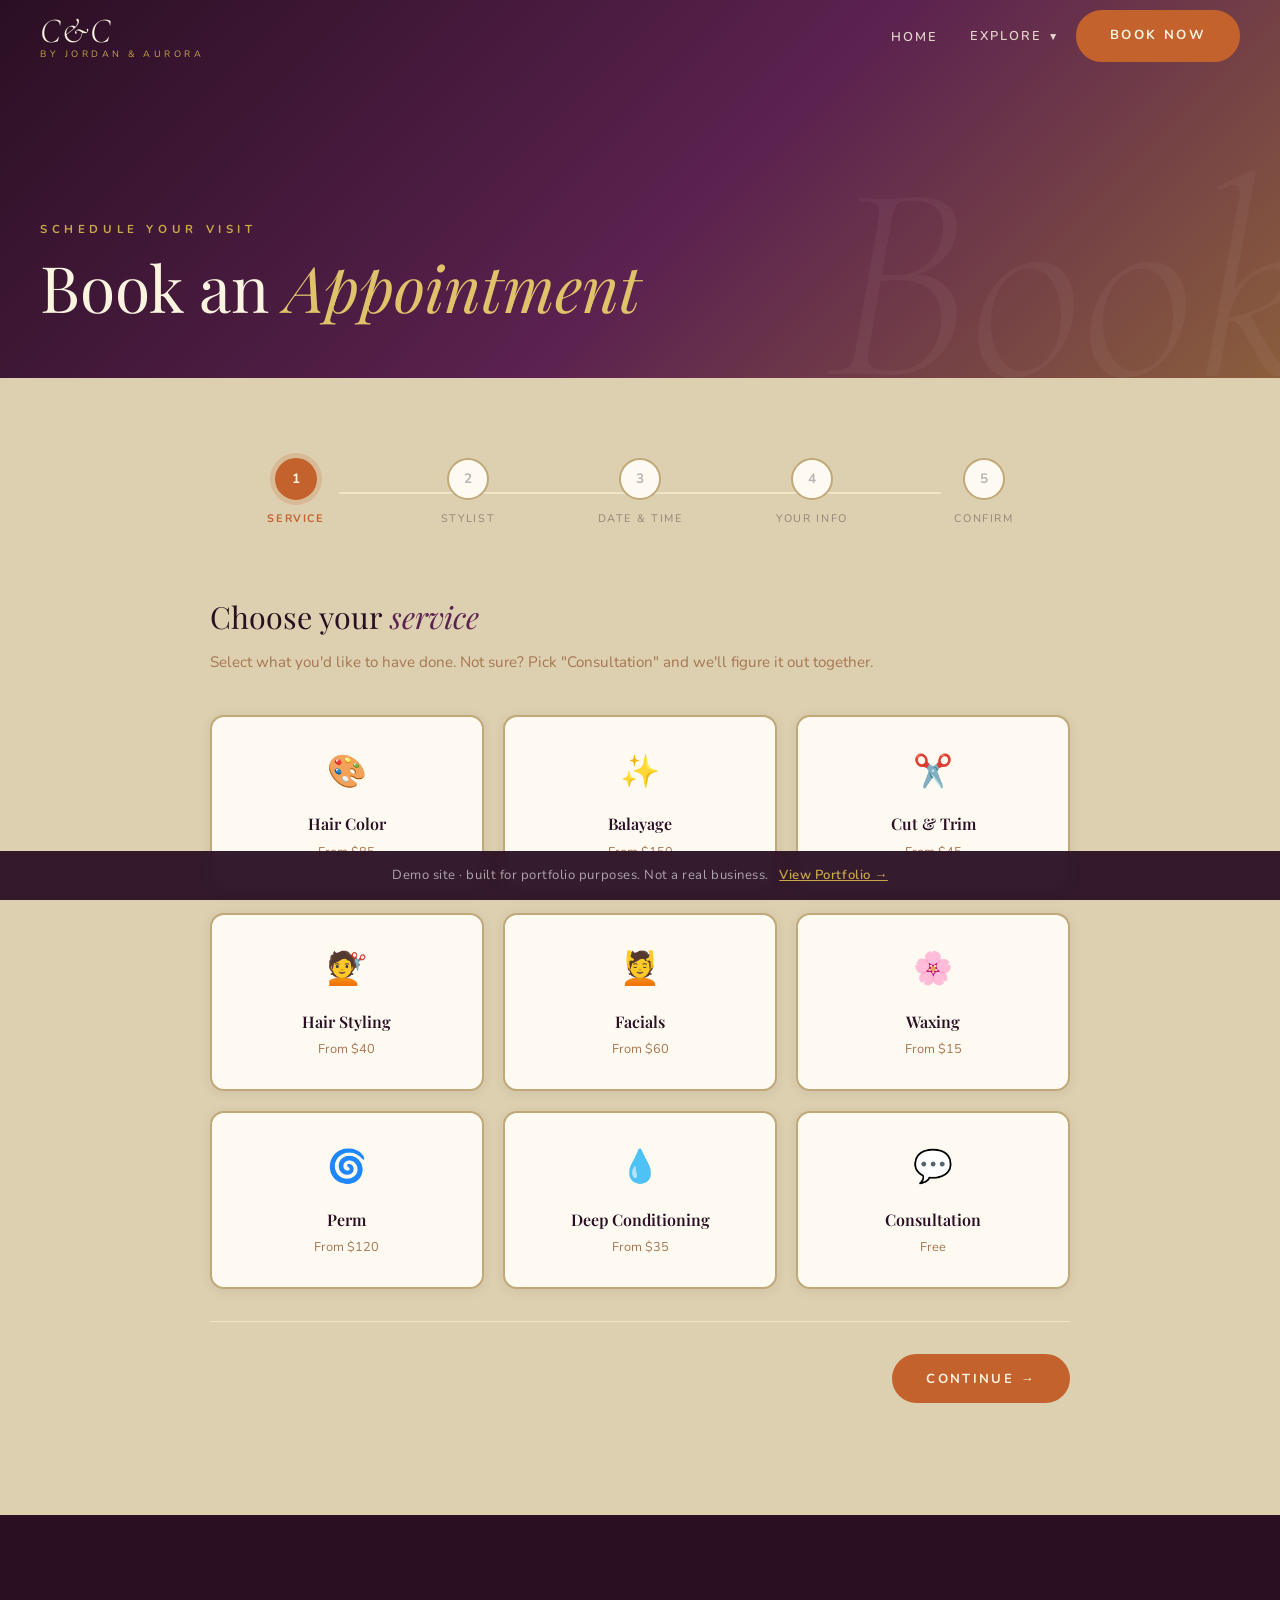
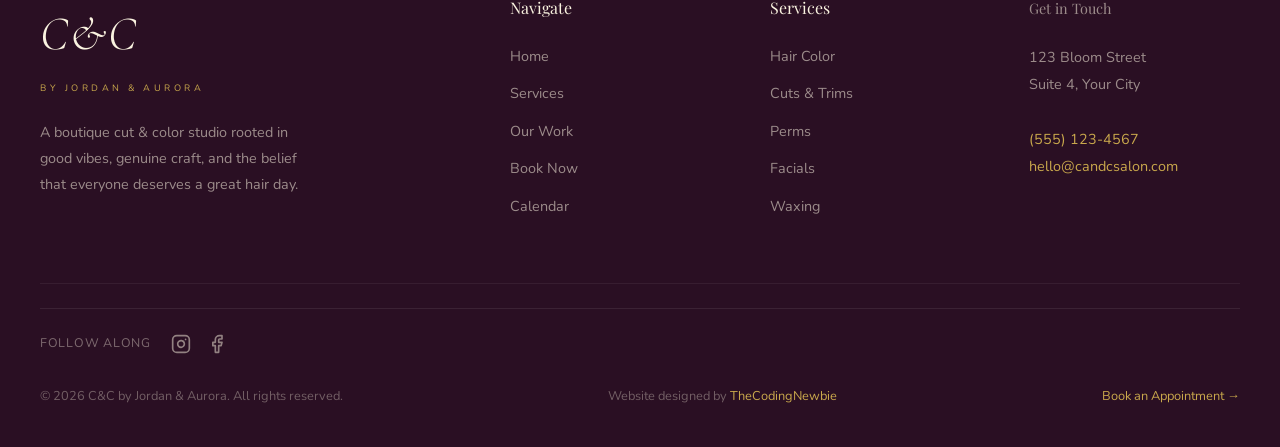
==== commit 2786540f: "Added Demo site bar" ====
--- a/booking.html
+++ b/booking.html
@@ -333,6 +333,11 @@
     </div>
   </footer>
 
+  <div class="demo-bar">
+    Demo site · built for portfolio purposes. Not a real business. &nbsp;
+    <a href="https://thecodingnewbie.com" target="_blank" rel="noopener">View Portfolio &rarr;</a>
+  </div>
+
   <script src="js/nav.js"></script>
   <script src="js/booking.js"></script>
 </body>
--- a/styles.css
+++ b/styles.css
@@ -30,9 +30,27 @@
   --radius-sm:      8px;
 }
 
+/* ===== DEMO BAR ===== */
+.demo-bar {
+  position: fixed;
+  bottom: 0;
+  left: 0;
+  right: 0;
+  background: rgba(42, 15, 35, 0.95);
+  color: rgba(255,255,255,0.6);
+  font-size: 0.82rem;
+  text-align: center;
+  padding: 0.85rem 1.5rem;
+  z-index: 9999;
+  letter-spacing: 0.04em;
+  backdrop-filter: blur(6px);
+}
+.demo-bar a { color: var(--gold); font-weight: 600; }
+.demo-bar a:hover { color: var(--cream); }
+
 /* ===== RESET & BASE ===== */
 *, *::before, *::after { margin: 0; padding: 0; box-sizing: border-box; }
-html { scroll-behavior: smooth; font-size: 16px; }
+html { scroll-behavior: smooth; font-size: 16px; overflow-x: hidden; }
 
 body {
   font-family: var(--font-body);
@@ -1702,6 +1720,8 @@
 
   .about-grid { grid-template-columns: 1fr; gap: 3rem; }
   .about-img-accent { display: none; }
+  .reveal.right,
+  .reveal.left { transform: translateY(40px); }
 
   .team-grid { grid-template-columns: 1fr; }
   .team-header { flex-direction: column; align-items: flex-start; }
@@ -1714,7 +1734,19 @@
   .service-pick-grid { grid-template-columns: 1fr 1fr; }
   .stylist-grid { grid-template-columns: 1fr; }
 
-  .cal-full-cell { min-height: 70px; }
+  .about-stats { gap: 1.2rem; }
+  .stat-lbl { letter-spacing: 0.1em; font-size: 0.62rem; }
+  .stat-num { font-size: 2.2rem; }
+
+  .ba-grid { grid-template-columns: 1fr; }
+
+  .calendar-section { padding-left: 0.5rem; padding-right: 0.5rem; }
+  .calendar-controls { flex-direction: column; align-items: stretch; margin-bottom: 1.5rem; }
+  .cal-full-nav { justify-content: center; }
+  .stylist-filter { justify-content: center; }
+  .cal-full-month { font-size: 1.4rem; }
+  .cal-full-header { padding: 0.5rem 0; letter-spacing: 0.05em; font-size: 0.6rem; }
+  .cal-full-cell { min-height: 60px; padding: 0.35rem; }
   .cal-slot-pill { display: none; }
   .cal-full-cell.has-slots::after {
     content: '●';
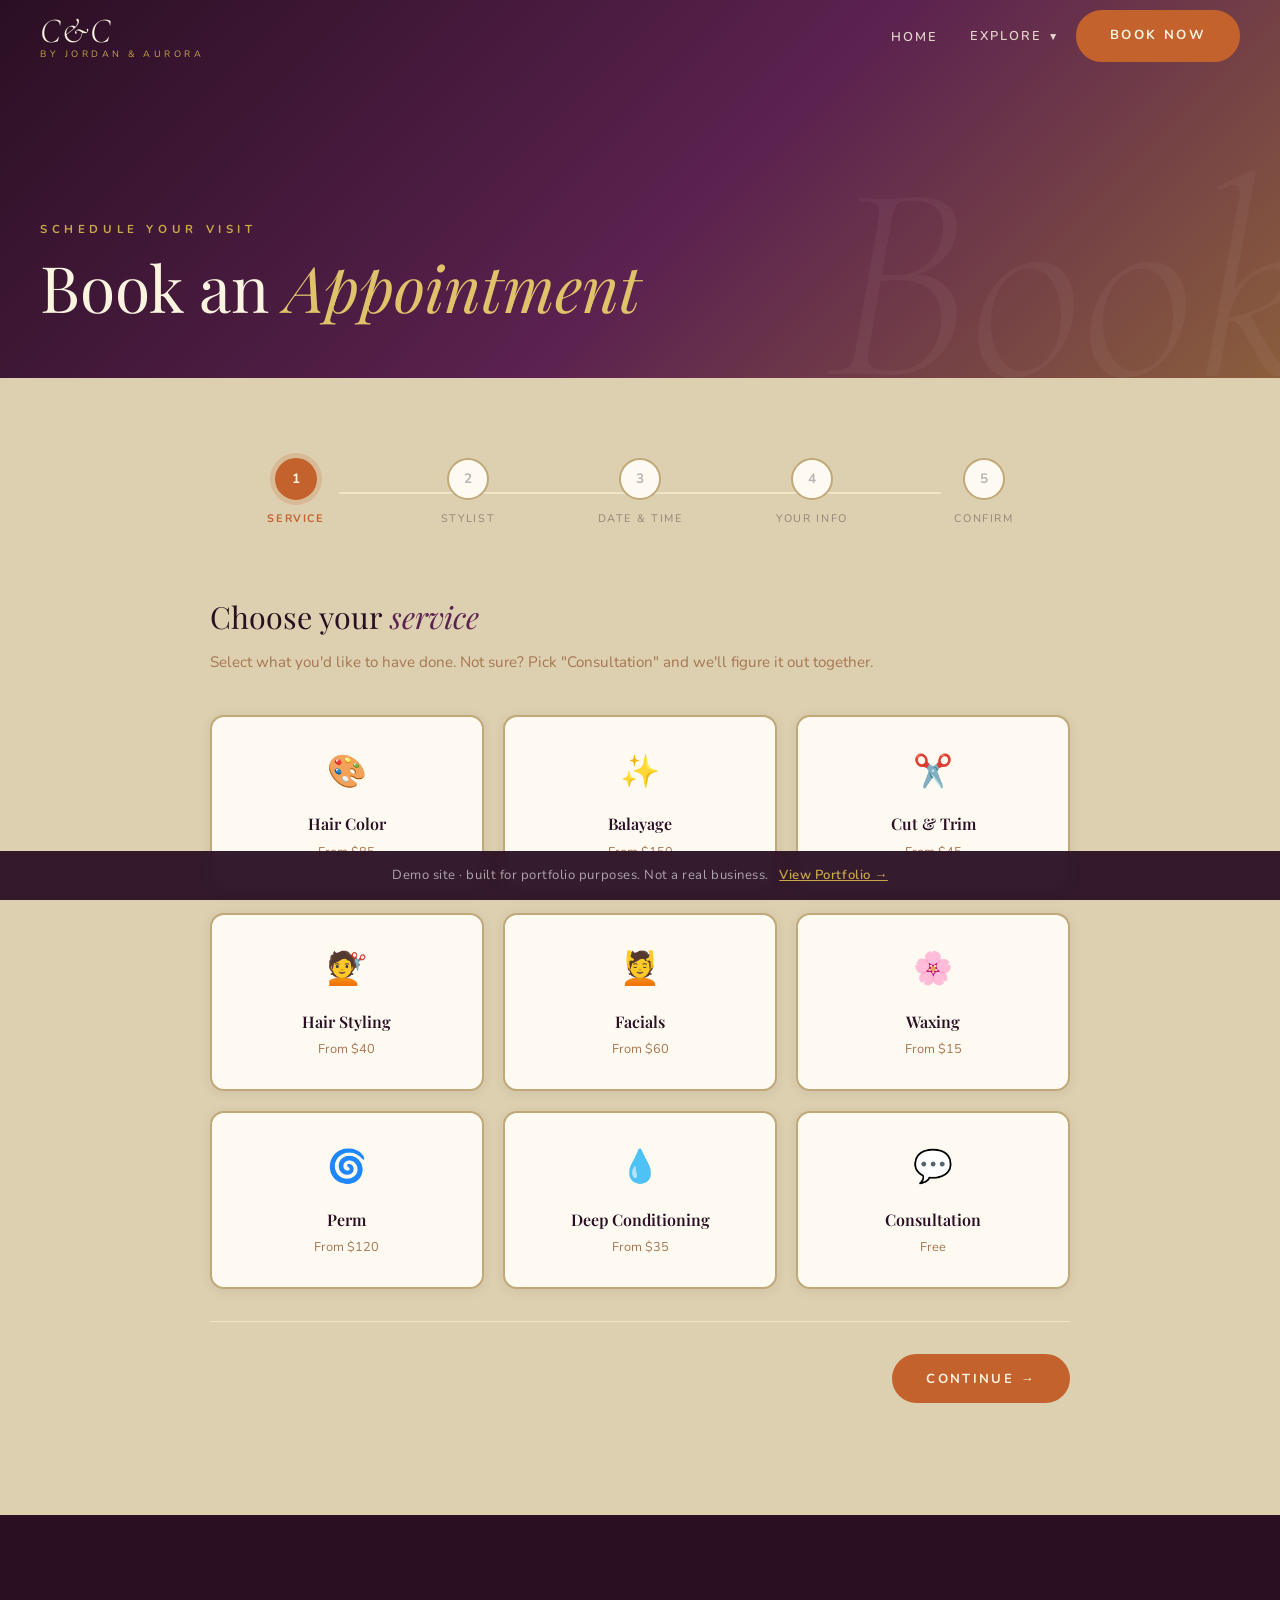
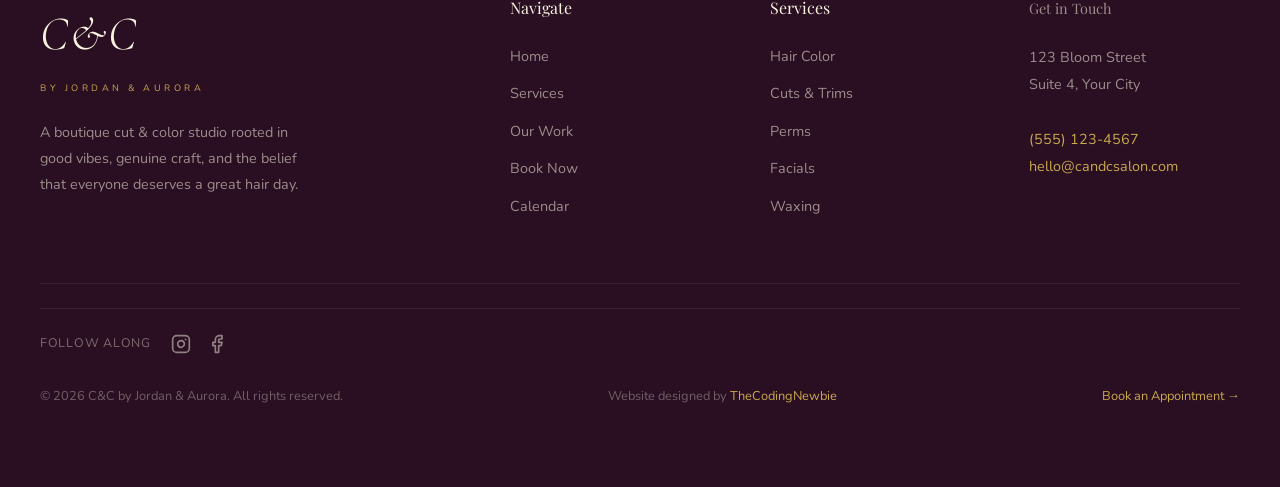
==== commit 8c9a244d: "Added a google tracker to watch web traffic" ====
--- a/booking.html
+++ b/booking.html
@@ -11,6 +11,15 @@
   <meta property="og:type" content="website">
   <link rel="canonical" href="https://winkiwu630.github.io/mock-salon/booking.html">
   <link rel="stylesheet" href="styles.css" />
+<!-- Google tag (gtag.js) -->
+	<script async src="https://www.googletagmanager.com/gtag/js?id=G-8SZXB8QR48"></script>
+	<script>
+	  window.dataLayer = window.dataLayer || [];
+	  function gtag(){dataLayer.push(arguments);}
+	  gtag('js', new Date());
+
+	  gtag('config', 'G-8SZXB8QR48');
+	</script>
 </head>
 <body>
 
--- a/styles.css
+++ b/styles.css
@@ -709,7 +709,7 @@
 /* ===== FOOTER ===== */
 .footer {
   background: var(--plum-dark);
-  padding: 5rem 2rem 2.5rem;
+  padding: 5rem 2rem 5rem;
 }
 .footer-grid {
   display: grid;
